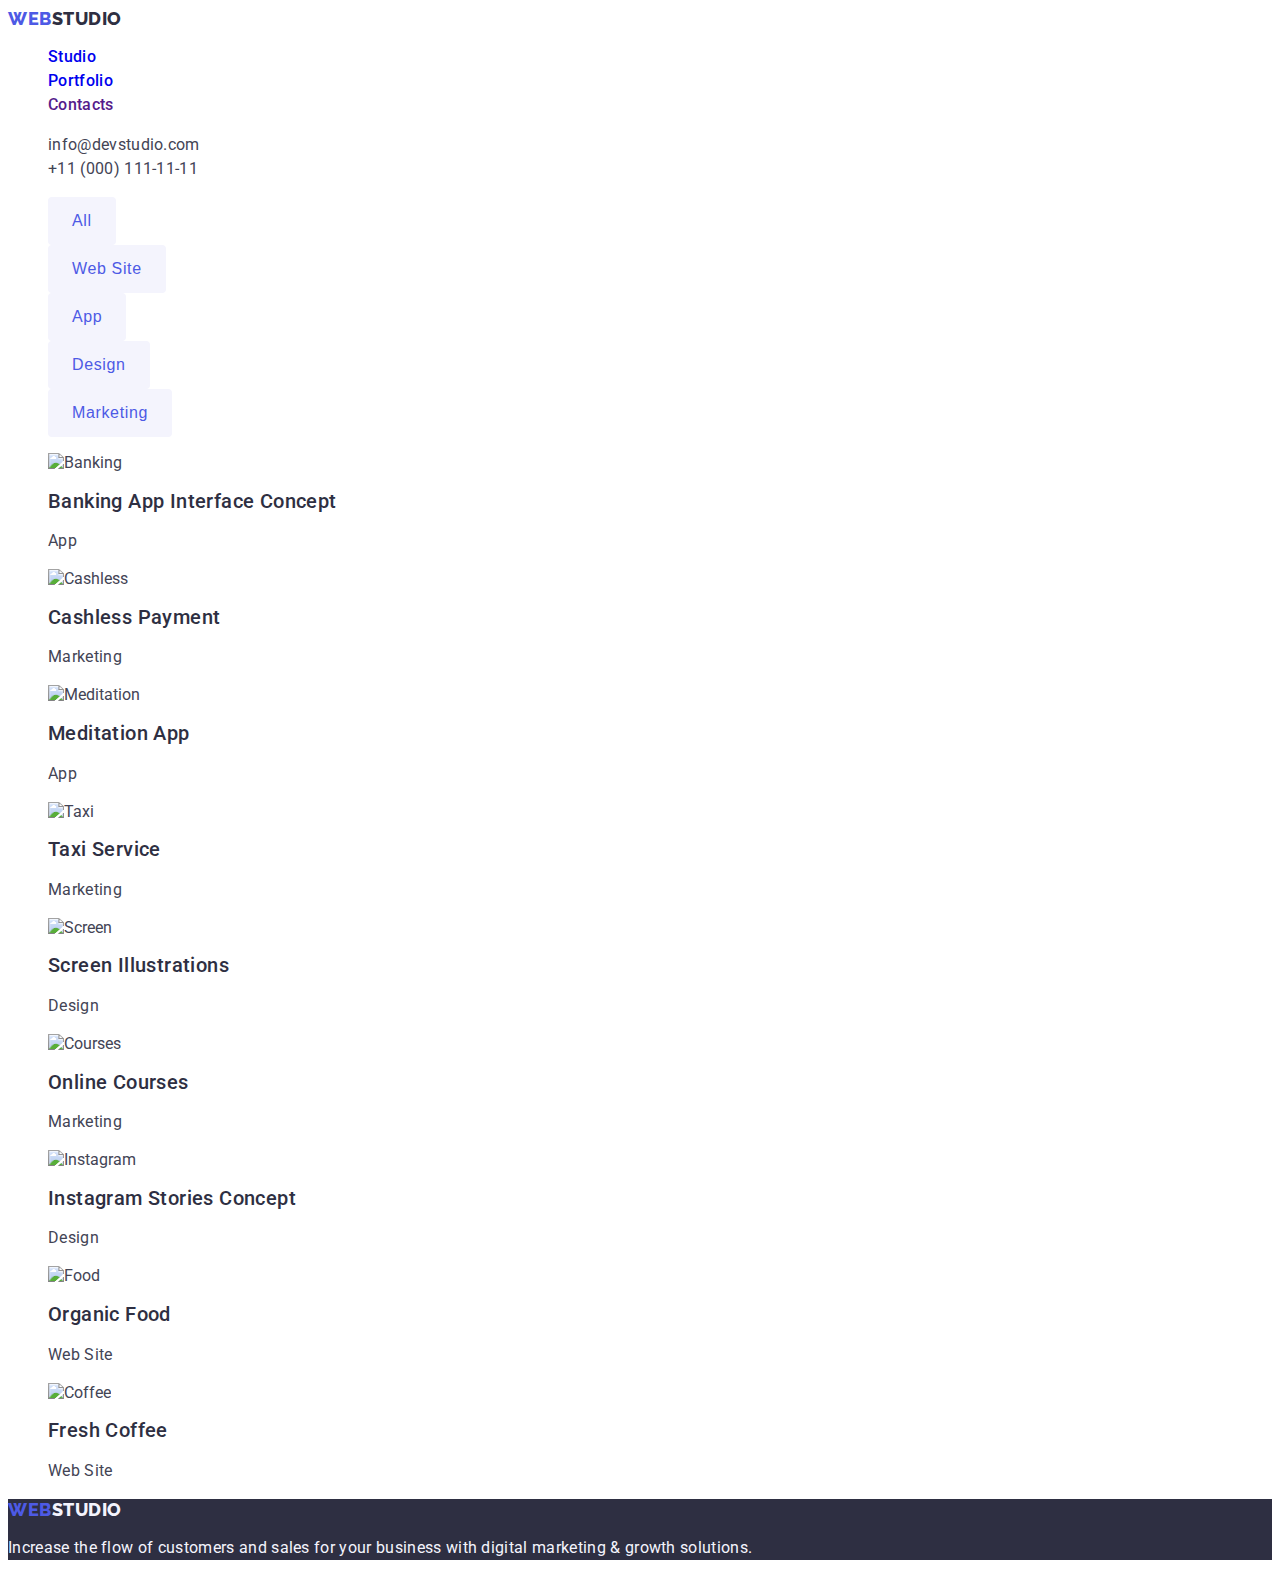
==== portfolio.html @ 778bcbd4 "footer class" ====
<!DOCTYPE html>
<html lang="en">
<head>
    <meta charset="UTF-8">
    <meta http-equiv="X-UA-Compatible" content="IE=edge">
    <meta name="viewport" content="width=device-width, initial-scale=1.0">
    <title>Portfolio</title>
    <link rel="preconnect" href="https://fonts.googleapis.com">
    <link rel="preconnect" href="https://fonts.gstatic.com" crossorigin>
    <link href="https://fonts.googleapis.com/css2?family=Raleway:wght@800&family=Roboto:wght@400;500;700;900&display=swap"
        rel="stylesheet">
    <link rel="stylesheet" href="./css/styles.css">
</head>
<body>
    <!-- header -->
    <header class="header">
        <nav class="navbar">
            <a href="./index.html" class="logo link">Web<span class="studio">Studio</span></a>
            <ul class="navbar-list list">
                <li class="navbar-item">
                    <a href="./index.html" class="navbar-link link">Studio</a>
                </li>
                <li class="navbar-item">
                    <a href="./portfolio.html" class="navbar-link link">Portfolio</a>
                </li>
                <li class="navbar-item">
                    <a href="" class="navbar-link link">Contacts</a>
                </li>
            </ul>
        </nav>
        <address class="address">
            <ul class="address-list list">
                <li class="address-item">
                    <a href="mailto:info@devstudio.com" class="address-link link">info@devstudio.com</a>
                </li>
                <li class="address-item">
                    <a href="+110001111111" class="address-link link">+11 (000) 111-11-11</a>
                </li>
            </ul>
        </address>
    </header>
    <main>
        <section class="portfolio">
            <h1 hidden>Portfolio</h1>
            <ul class="btn-list list">
                <li class="btn-item">
                    <button type="button" class="buttons">All</button>
                </li>
                <li class="btn-item">
                    <button type="button" class="buttons">Web Site</button>
                </li>
                <li class="btn-item">
                    <button type="button" class="buttons">App</button>
                </li>
                <li class="btn-item">
                    <button type="button" class="buttons">Design</button>
                </li>
                <li class="btn-item">
                    <button type="button" class="buttons">Marketing</button>
                </li>
            </ul>
            <ul class="photo-list list">
                <li class="photo-item">
                    <img src="./images/portfolio/photo1.jpg" alt="Banking" width="360">
                    <h2 class="subtitle">Banking App Interface Concept</h2>
                    <p class="descr">App</p>
                </li>
                <li class="photo-item">
                    <img src="./images/portfolio/photo2.jpg" alt="Cashless" width="360">
                    <h2 class="subtitle">Cashless Payment</h2>
                    <p class="descr">Marketing</p>
                </li>
                <li class="photo-item">
                    <img src="./images/portfolio/photo3.jpg" alt="Meditation" width="360">
                    <h2 class="subtitle">Meditation App</h2>
                    <p class="descr">App</p>
                </li>
                <li class="photo-item">
                    <img src="./images/portfolio/photo4.jpg" alt="Taxi" width="360">
                    <h2 class="subtitle">Taxi Service</h2>
                    <p class="descr">Marketing</p>
                </li>
                <li class="photo-item">
                    <img src="./images/portfolio/photo5.jpg" alt="Screen" width="360">
                    <h2 class="subtitle">Screen Illustrations</h2>
                    <p class="descr">Design</p>
                </li>
                <li class="photo-item">
                    <img src="./images/portfolio/photo6.jpg" alt="Courses" width="360">
                    <h2 class="subtitle">Online Courses</h2>
                    <p class="descr">Marketing</p>
                </li>
                <li class="photo-item">
                    <img src="./images/portfolio/photo7.jpg" alt="Instagram" width="360">
                    <h2 class="subtitle">Instagram Stories Concept</h2>
                    <p class="descr">Design</p>
                </li>
                <li class="photo-item">
                    <img src="./images/portfolio/photo8.jpg" alt="Food" width="360">
                    <h2 class="subtitle">Organic Food</h2>
                    <p class="descr">Web Site</p>
                </li>
                <li class="photo-item">
                    <img src="./images/portfolio/photo9.jpg" alt="Coffee" width="360">
                    <h2 class="subtitle">Fresh Coffee</h2>
                    <p class="descr">Web Site</p>
                </li>
            </ul>
        </section>
    </main>
    <!-- footer -->
    <footer class="footer">
        <a href="./index.html" class="logo link">Web<span class="footer-logo">Studio</span></a>
        <p class="footer-descr">Increase the flow of customers and sales for your business with digital marketing & growth solutions.</p>
    </footer>
</body>
</html>
---- css/styles.css ----
:root {
    --main-color: #2E2F42;
    --active-color: #404BBF;
    --noactive-btn: #4D5AE5;
    --light-mode-bg: #F4F4FD;
    --subtle-backgrounds: #E7E9FC;
    --helper-text: #8E8F99;
    --body-text: #434455;
    --body-color: #FFFFFF;
}

body{
    font-family: 'Roboto', sans-serif;
    background-color: var(--body-color);
    color: var(--body-text);
}

.list{
    list-style: none;
}

.link{
    text-decoration: none;
}

/* Header */
/* .header {}

.navbar {} */

.logo {
    font-family: 'Raleway', sans-serif;
    font-weight: 800;
    font-size: 18px;
    line-height: 1.17;
    letter-spacing: 0.03em;
    text-transform: uppercase;
    color: var(--noactive-btn);
}

.studio{
    color: var(--main-color);
}

/* .navbar-list {}

.navbar-item {} */

.navbar-link {
    font-weight: 500;
    font-size: 16px;
    line-height: 1.5;
    letter-spacing: 0.02em;
}
.navbar-link:hover,
.navbar-link:focus {
    color: var(--active-color);
}
.address {
    font-style: normal;
}

/* .address-list {} */

.address-link {
    font-weight: 400;
    font-size: 16px;
    line-height: 1.5;
    letter-spacing: 0.02em;
    color: var(--body-text);
}

.address-link:hover,
.address-link:focus{
    color: var(--active-color);
}

/* Hero */

.hero {
    background-color: var(--main-color);
}

.hero-title {
    font-weight: 700;
    font-size: 56px;
    line-height: 1.07;
    letter-spacing: 0.02em;
    color: var(--body-color);
}

.button {
    padding: 16px 32px;
    font-weight: 500;
    font-size: 16px;
    line-height: 1.5;
    letter-spacing: 0.04em;
    color: var(--body-color);
    background-color: var(--noactive-btn);
    border: none;
    border-radius: 4px;
    cursor: pointer;
}

.button:hover,
.button:focus{
    background-color: var(--active-color);
}

/* Features */

/* .features {}


.features-list {}

.features-item {} */

.subtitle {
    font-weight: 500;
    font-size: 20px;
    line-height: 1.2;
    letter-spacing: 0.02em;
    color: var(--main-color);
}

.descr {
    font-weight: 400;
    font-size: 16px;
    line-height: 1.5;
    letter-spacing: 0.02em;
}

/*  What are we doing */
/* 
.services {} */

.title {
    font-weight: 700;
    font-size: 36px;
    line-height: 1.11;
    letter-spacing: 0.02em;
    text-transform: capitalize;
    color: var(--main-color);
}
/* 
.services-list {}



.services-item {} */

/* Our team */

.team {
    background-color: var(--light-mode-bg);
}

/* 
.team-list {}


.team-item {} */

/* Footer */

.footer {
    background-color: var(--main-color);
}

.footer-logo {
    color: var(--light-mode-bg);
}

.footer-descr {
    font-weight: 400;
    font-size: 16px;
    line-height: 1.5;
    letter-spacing: 0.02em;
    color: var(--light-mode-bg);
}

/* Portfolio */

/* .portfolio {}

.btn-list {}

.btn-item {} */

.buttons {
    padding: 12px 24px;
    font-weight: 500;
    font-size: 16px;
    line-height: 1.5;
    letter-spacing: 0.04em;
    color: var(--noactive-btn);
    background-color: var(--light-mode-bg);
    border: none;
    border-radius: 4px;
    cursor: pointer;   
}
.buttons:hover,
.buttons:focus{
    color: var(--body-color);
    background-color: var(--active-color);
}
/* .photo-list {}

.photo-item {} */


/* Visually-Hidden */

/* .visually-hidden {
    position: absolute;
    white-space: nowrap;
    width: 1px;
    height: 1px;
    overflow: hidden;
    border: 0;
    padding: 0;
    clip: rect(0 0 0 0);
    clip-path: inset(50%);
    margin: -1px;
} */
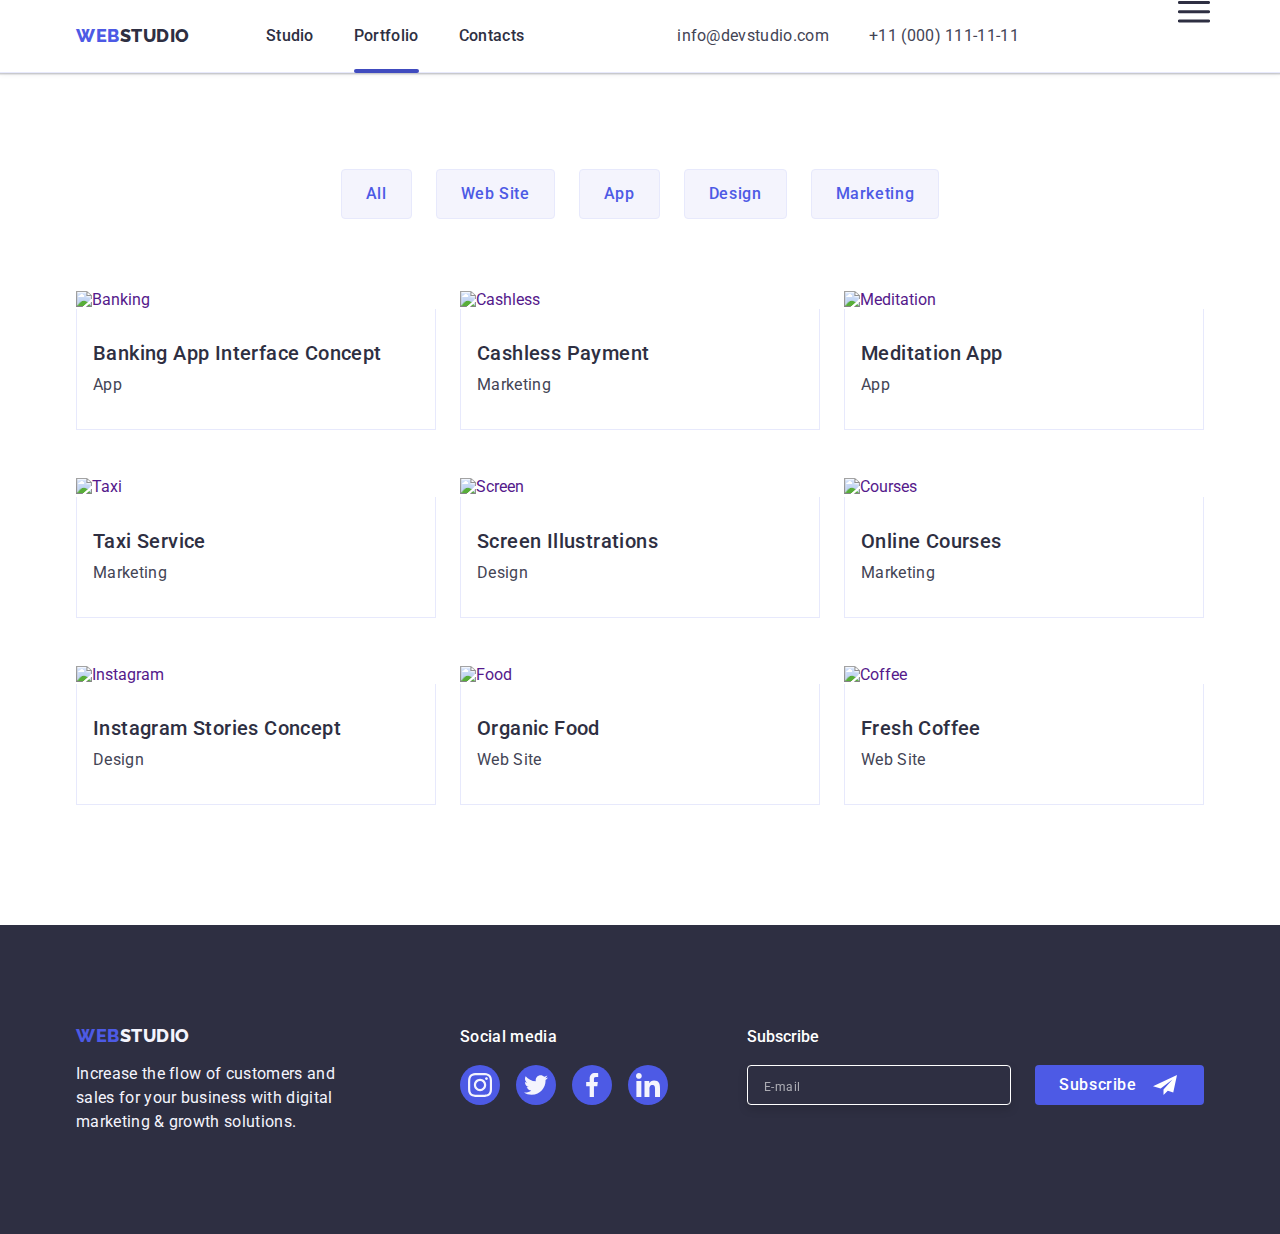
==== commit 8b7a87a0: "mobile menu done" ====
--- a/portfolio.html
+++ b/portfolio.html
@@ -9,109 +9,313 @@
     <link rel="preconnect" href="https://fonts.gstatic.com" crossorigin>
     <link href="https://fonts.googleapis.com/css2?family=Raleway:wght@800&family=Roboto:wght@400;500;700;900&display=swap"
         rel="stylesheet">
+    <link rel="stylesheet" href="https://cdn.jsdelivr.net/npm/modern-normalize@1.1.0/modern-normalize.min.css">
     <link rel="stylesheet" href="./css/styles.css">
 </head>
 <body>
     <!-- header -->
     <header class="header">
-        <nav class="navbar">
-            <a href="./index.html" class="logo link">Web<span class="studio">Studio</span></a>
-            <ul class="navbar-list list">
-                <li class="navbar-item">
-                    <a href="./index.html" class="navbar-link link">Studio</a>
-                </li>
-                <li class="navbar-item">
-                    <a href="./portfolio.html" class="navbar-link link">Portfolio</a>
-                </li>
-                <li class="navbar-item">
-                    <a href="" class="navbar-link link">Contacts</a>
-                </li>
-            </ul>
-        </nav>
-        <address class="address">
-            <ul class="address-list list">
-                <li class="address-item">
-                    <a href="mailto:info@devstudio.com" class="address-link link">info@devstudio.com</a>
-                </li>
-                <li class="address-item">
-                    <a href="+110001111111" class="address-link link">+11 (000) 111-11-11</a>
-                </li>
-            </ul>
-        </address>
+        <div class="container header-container">
+            <nav class="navbar">
+                <a href="./index.html" class="logo header-logo link">Web<span class="studio">Studio</span></a>
+                <ul class="navbar-list list">
+                    <li class="navbar-item">
+                        <a href="./index.html" class="navbar-link link">Studio</a>
+                    </li>
+                    <li class="navbar-item">
+                        <a href="./portfolio.html" class="navbar-link active link">Portfolio</a>
+                    </li>
+                    <li class="navbar-item">
+                        <a href="" class="navbar-link link">Contacts</a>
+                    </li>
+                </ul>
+            </nav>
+            <address class="address">
+                <ul class="address-list list">
+                    <li class="address-item">
+                        <a href="mailto:info@devstudio.com" class="address-link link">info@devstudio.com</a>
+                    </li>
+                    <li class="address-item">
+                        <a href="+110001111111" class="address-link link">+11 (000) 111-11-11</a>
+                    </li>
+                </ul>
+            </address>
+            <button type="button" class="menu-open" data-menu-open>
+                <svg class="menu-open-icon" width="32" height="22">
+                    <use href="./images/icons.svg#icon-hamburger"></use>
+                </svg>
+            </button>
+        </div>
+        <div class="mobile-menu is-hidden" data-menu>
+            <div class="container menu-container">
+                <div>
+                    <button type="button" class="menu-close" data-menu-close>
+                        <svg class="menu-close-icon" width="8" height="8">
+                            <use href="./images/icons.svg#icon-close-modal"></use>
+                        </svg>
+                    </button>
+                    <nav>
+                        <ul class="mobile-menu-list list">
+                            <li class="mobile-menu-item">
+                                <a href="./index.html" class="mobile-menu-link link">Studio</a>
+                            </li>
+                            <li class="mobile-menu-item">
+                                <a href="./portfolio.html" class="mobile-menu-link link page-active">Portfolio</a>
+                            </li>
+                            <li class="mobile-menu-item">
+                                <a href="#" class="mobile-menu-link link">Contacts</a>
+                            </li>
+                        </ul>
+                    </nav>
+                </div>
+                <div class="menu-middle-content">
+                    <a href="tel:+110001111111" class="mobile-menu-tel link">+11 (000) 111-11-11</a>
+                    <a href="mailto:info@devstudio.com" class="mobile-menu-email link">info@devstudio.com</a>
+                </div>
+                <div>
+                    <ul class="mobile-social-list list">
+                        <li class="mobile-social-item">
+                            <a href="" class="mobile-social-link link">
+                                <svg class="mobile-social-icon" width="24" height="24">
+                                    <use href="./images/icons.svg#icon-instagram1"></use>
+                                </svg>
+                            </a>
+                        </li>
+                        <li class="mobile-social-item">
+                            <a href="" class="mobile-social-link link">
+                                <svg class="mobile-social-icon" width="24" height="24">
+                                    <use href="./images/icons.svg#icon-twitter1"></use>
+                                </svg>
+                            </a>
+                        </li>
+                        <li class="mobile-social-item">
+                            <a href="" class="mobile-social-link link">
+                                <svg class="mobile-social-icon" width="24" height="24">
+                                    <use href="./images/icons.svg#icon-facebook1"></use>
+                                </svg>
+                            </a>
+                        </li>
+                        <li class="mobile-social-item">
+                            <a href="" class="mobile-social-link link">
+                                <svg class="mobile-social-icon" width="24" height="24">
+                                    <use href="./images/icons.svg#icon-linkedin1"></use>
+                                </svg>
+                            </a>
+                        </li>
+                    </ul>
+                </div>
+            </div>
+        </div>
     </header>
     <main>
+        <!-- portfolio -->
         <section class="portfolio">
-            <h1 hidden>Portfolio</h1>
-            <ul class="btn-list list">
-                <li class="btn-item">
-                    <button type="button" class="buttons">All</button>
-                </li>
-                <li class="btn-item">
-                    <button type="button" class="buttons">Web Site</button>
-                </li>
-                <li class="btn-item">
-                    <button type="button" class="buttons">App</button>
-                </li>
-                <li class="btn-item">
-                    <button type="button" class="buttons">Design</button>
-                </li>
-                <li class="btn-item">
-                    <button type="button" class="buttons">Marketing</button>
-                </li>
-            </ul>
-            <ul class="photo-list list">
-                <li class="photo-item">
-                    <img src="./images/portfolio/photo1.jpg" alt="Banking" width="360">
-                    <h2 class="subtitle">Banking App Interface Concept</h2>
-                    <p class="descr">App</p>
-                </li>
-                <li class="photo-item">
-                    <img src="./images/portfolio/photo2.jpg" alt="Cashless" width="360">
-                    <h2 class="subtitle">Cashless Payment</h2>
-                    <p class="descr">Marketing</p>
-                </li>
-                <li class="photo-item">
-                    <img src="./images/portfolio/photo3.jpg" alt="Meditation" width="360">
-                    <h2 class="subtitle">Meditation App</h2>
-                    <p class="descr">App</p>
-                </li>
-                <li class="photo-item">
-                    <img src="./images/portfolio/photo4.jpg" alt="Taxi" width="360">
-                    <h2 class="subtitle">Taxi Service</h2>
-                    <p class="descr">Marketing</p>
-                </li>
-                <li class="photo-item">
-                    <img src="./images/portfolio/photo5.jpg" alt="Screen" width="360">
-                    <h2 class="subtitle">Screen Illustrations</h2>
-                    <p class="descr">Design</p>
-                </li>
-                <li class="photo-item">
-                    <img src="./images/portfolio/photo6.jpg" alt="Courses" width="360">
-                    <h2 class="subtitle">Online Courses</h2>
-                    <p class="descr">Marketing</p>
-                </li>
-                <li class="photo-item">
-                    <img src="./images/portfolio/photo7.jpg" alt="Instagram" width="360">
-                    <h2 class="subtitle">Instagram Stories Concept</h2>
-                    <p class="descr">Design</p>
-                </li>
-                <li class="photo-item">
-                    <img src="./images/portfolio/photo8.jpg" alt="Food" width="360">
-                    <h2 class="subtitle">Organic Food</h2>
-                    <p class="descr">Web Site</p>
-                </li>
-                <li class="photo-item">
-                    <img src="./images/portfolio/photo9.jpg" alt="Coffee" width="360">
-                    <h2 class="subtitle">Fresh Coffee</h2>
-                    <p class="descr">Web Site</p>
-                </li>
-            </ul>
+            <div class="container">
+                <h1 hidden>Portfolio</h1>
+                <ul class="btn-list list">
+                    <li class="btn-item">
+                        <button type="button" class="buttons">All</button>
+                    </li>
+                    <li class="btn-item">
+                        <button type="button" class="buttons">Web Site</button>
+                    </li>
+                    <li class="btn-item">
+                        <button type="button" class="buttons">App</button>
+                    </li>
+                    <li class="btn-item">
+                        <button type="button" class="buttons">Design</button>
+                    </li>
+                    <li class="btn-item">
+                        <button type="button" class="buttons">Marketing</button>
+                    </li>
+                </ul>
+                <ul class="photo-list list">
+                    <li class="photo-item">
+                        <a href="" class="photo-link link">
+                            <div class="photo-link-images">
+                                <img src="./images/portfolio/photo1.jpg" alt="Banking" width="360">
+                                <p class="overlay">14 Stylish and User-Friendly App Design Concepts · Task Manager App · Calorie Tracker App · Exotic
+                                    Fruit Ecommerce App ·
+                                    Cloud Storage App</p>
+                            </div>
+                            <div class="photo-text">
+                                <h2 class="subtitle">Banking App Interface Concept</h2>
+                                <p class="descr">App</p>
+                            </div>
+                        </a>
+                    </li>
+                    <li class="photo-item">
+                        <a href="" class="photo-link link">
+                            <div class="photo-link-images">
+                                <img src="./images/portfolio/photo2.jpg" alt="Cashless" width="360">
+                                <p class="overlay">14 Stylish and User-Friendly App Design Concepts · Task Manager App · Calorie Tracker App · Exotic
+                                    Fruit Ecommerce App ·
+                                    Cloud Storage App</p>
+                            </div>
+                            <div class="photo-text">
+                                <h2 class="subtitle">Cashless Payment</h2>
+                                <p class="descr">Marketing</p>
+                            </div>
+                        </a>
+                    </li>
+                    <li class="photo-item">
+                        <a href="" class="photo-link link">
+                            <div class="photo-link-images">
+                                <img src="./images/portfolio/photo3.jpg" alt="Meditation" width="360">
+                                <p class="overlay">14 Stylish and User-Friendly App Design Concepts · Task Manager App · Calorie Tracker App · Exotic
+                                    Fruit Ecommerce App ·
+                                    Cloud Storage App</p>
+                            </div>
+                            <div class="photo-text">
+                                <h2 class="subtitle">Meditation App</h2>
+                                <p class="descr">App</p>
+                            </div>
+                        </a>
+                    </li>
+                    <li class="photo-item">
+                        <a href="" class="photo-link link">
+                            <div class="photo-link-images">
+                                <img src="./images/portfolio/photo4.jpg" alt="Taxi" width="360">
+                                <p class="overlay">14 Stylish and User-Friendly App Design Concepts · Task Manager App · Calorie Tracker App · Exotic
+                                    Fruit Ecommerce App ·
+                                    Cloud Storage App</p>
+                            </div>
+                            <div class="photo-text">
+                                <h2 class="subtitle">Taxi Service</h2>
+                                <p class="descr">Marketing</p>
+                            </div>
+                        </a>
+                    </li>
+                    <li class="photo-item">
+                        <a href="" class="photo-link link">
+                            <div class="photo-link-images">
+                                <img src="./images/portfolio/photo5.jpg" alt="Screen" width="360">
+                                <p class="overlay">14 Stylish and User-Friendly App Design Concepts · Task Manager App · Calorie Tracker App · Exotic
+                                    Fruit Ecommerce App ·
+                                    Cloud Storage App</p>
+                            </div>
+                            <div class="photo-text">
+                                <h2 class="subtitle">Screen Illustrations</h2>
+                                <p class="descr">Design</p>
+                            </div>
+                        </a>
+                    </li>
+                    <li class="photo-item">
+                        <a href="" class="photo-link link">
+                            <div class="photo-link-images">
+                                <img src="./images/portfolio/photo6.jpg" alt="Courses" width="360">
+                                <p class="overlay">14 Stylish and User-Friendly App Design Concepts · Task Manager App · Calorie Tracker App · Exotic
+                                    Fruit Ecommerce App ·
+                                    Cloud Storage App</p>
+                            </div>
+                            <div class="photo-text">
+                                <h2 class="subtitle">Online Courses</h2>
+                                <p class="descr">Marketing</p>
+                            </div>
+                        </a>
+                    </li>
+                    <li class="photo-item">
+                        <a href="" class="photo-link link">
+                            <div class="photo-link-images">
+                                <img src="./images/portfolio/photo7.jpg" alt="Instagram" width="360">
+                                <p class="overlay">14 Stylish and User-Friendly App Design Concepts · Task Manager App · Calorie Tracker App · Exotic
+                                    Fruit Ecommerce App ·
+                                    Cloud Storage App</p>
+                            </div>
+                            <div class="photo-text">
+                                <h2 class="subtitle">Instagram Stories Concept</h2>
+                                <p class="descr">Design</p>
+                            </div>
+                        </a>
+                    </li>
+                    <li class="photo-item">
+                        <a href="" class="photo-link link">
+                            <div class="photo-link-images">
+                                <img src="./images/portfolio/photo8.jpg" alt="Food" width="360">
+                                <p class="overlay">14 Stylish and User-Friendly App Design Concepts · Task Manager App · Calorie Tracker App · Exotic
+                                    Fruit Ecommerce App ·
+                                    Cloud Storage App</p>
+                            </div>
+                            <div class="photo-text">
+                                <h2 class="subtitle">Organic Food</h2>
+                                <p class="descr">Web Site</p>
+                            </div>
+                        </a>
+                    </li>
+                    <li class="photo-item">
+                        <a href="" class="photo-link link">
+                            <div class="photo-link-images">
+                                <img src="./images/portfolio/photo9.jpg" alt="Coffee" width="360">
+                                <p class="overlay">14 Stylish and User-Friendly App Design Concepts · Task Manager App · Calorie Tracker App · Exotic
+                                    Fruit Ecommerce App ·
+                                    Cloud Storage App</p>
+                            </div>
+                            <div class="photo-text">
+                                <h2 class="subtitle">Fresh Coffee</h2>
+                                <p class="descr">Web Site</p>
+                            </div>
+                        </a>
+                    </li>
+                </ul>
+            </div>
         </section>
     </main>
     <!-- footer -->
     <footer class="footer">
-        <a href="./index.html" class="logo link">Web<span class="footer-logo">Studio</span></a>
-        <p class="footer-descr">Increase the flow of customers and sales for your business with digital marketing & growth solutions.</p>
+        <div class="container footer-container">
+            <div class="footer-logo-container">
+                <a href="./index.html" class="footer-logo link">Web<span class="footer-logo-studio">Studio</span></a>
+                <p class="footer-descr">Increase the flow of customers and sales for your business with digital marketing &
+                    growth
+                    solutions.</p>
+            </div>
+            <div class="footer-media-container">
+                <p class="footer-descr-media">Social media</p>
+                <ul class="footer-list list">
+                    <li class="footer-item">
+                        <a href="#" class="footer-link link">
+                            <svg class="footer-icon" width="24" height="24">
+                                <use href="./images/icons.svg#icon-instagram2"></use>
+                            </svg>
+                        </a>
+                    </li>
+                    <li class="footer-item">
+                        <a href="#" class="footer-link link">
+                            <svg class="footer-icon" width="24" height="24">
+                                <use href="./images/icons.svg#icon-twitter2"></use>
+                            </svg>
+                        </a>
+                    </li>
+                    <li class="footer-item">
+                        <a href="#" class="footer-link link">
+                            <svg class="footer-icon" width="24" height="24">
+                                <use href="./images/icons.svg#icon-facebook2"></use>
+                            </svg>
+                        </a>
+                    </li>
+                    <li class="footer-item">
+                        <a href="#" class="footer-link link">
+                            <svg class="footer-icon" width="24" height="24">
+                                <use href="./images/icons.svg#icon-linkedin2"></use>
+                            </svg>
+                        </a>
+                    </li>
+                </ul>
+            </div>
+            <div class="subscribe">
+                <p class="footer-subscribe">Subscribe</p>
+                <form class="subscribe-form">
+                    <input type="email" name="email" placeholder="E-mail" class="email" />
+                    <button type="submit" class="subscribe-button button">
+                        Subscribe
+                        <svg width="24" height="24" class="svg">
+                            <use href="./images/icons.svg#icon-plane"></use>
+                        </svg>
+                    </button>
+                </form>
+            </div>
+        </div>
     </footer>
+    <script src="./js/mobile-menu.js"></script>
 </body>
 </html>--- a/css/styles.css
+++ b/css/styles.css
@@ -8,6 +8,26 @@
     --body-text: #434455;
     --body-color: #FFFFFF;
 }
+h1,
+h2,
+h3,
+h4,
+p {
+    margin-top: 0;
+    margin-bottom: 0;
+}
+ul,
+ol {
+    margin-top: 0;
+    margin-bottom: 0;
+    padding-left: 0;
+}
+img {
+    display: block;
+}
+button {
+    cursor: pointer;
+}
 
 body{
     font-family: 'Roboto', sans-serif;
@@ -23,10 +43,22 @@
     text-decoration: none;
 }
 
+.container{
+    padding: 0 15px;
+    width: 1158px;
+    margin: 0 auto;
+}
+
 /* Header */
-/* .header {}
-
-.navbar {} */
+.header-container{
+    display: flex;
+    justify-content: space-between;
+}
+.header {
+    align-items: center;
+    border-bottom: 1px solid var(--subtle-backgrounds);
+    box-shadow: 0px 2px 1px rgba(46, 47, 66, 0.08), 0px 1px 1px rgba(46, 47, 66, 0.16), 0px 1px 6px rgba(46, 47, 66, 0.08);
+}
 
 .logo {
     font-family: 'Raleway', sans-serif;
@@ -42,25 +74,70 @@
     color: var(--main-color);
 }
 
-/* .navbar-list {}
-
-.navbar-item {} */
+.navbar{
+    display: flex;
+    align-items: center;
+
+}
+
+.header-logo {
+    margin-right: 76px;
+}
+
+.navbar-list {
+    display: flex;
+    gap: 40px;
+    padding: 24px 0 24px; 
+}
+
+/* .navbar-item {}  */
 
 .navbar-link {
+    position: relative;
     font-weight: 500;
     font-size: 16px;
     line-height: 1.5;
     letter-spacing: 0.02em;
-}
+    color: var(--main-color);
+    padding: 24px 0 24px;
+    transition: color 250ms cubic-bezier(0.4, 0, 0.2, 1);
+}
+
+.active::after {
+    position: absolute;
+    left: 0;
+    bottom: -4px;
+    content: '';
+    display: block;
+    width: 100%;
+    height: 4px;
+    border-radius: 2px;
+    background-color:#404BBF;
+    transition: opacity 250ms cubic-bezier(0.4, 0, 0.2, 1); ;
+}
+
+
+
+
+
+
 .navbar-link:hover,
 .navbar-link:focus {
     color: var(--active-color);
 }
 .address {
+    display: flex;
+    align-items: center;
     font-style: normal;
 }
 
-/* .address-list {} */
+.address-list {
+    display: flex;
+    gap: 40px;
+} 
+
+/* .address-item */
+
 
 .address-link {
     font-weight: 400;
@@ -68,6 +145,7 @@
     line-height: 1.5;
     letter-spacing: 0.02em;
     color: var(--body-text);
+    transition: color 250ms cubic-bezier(0.4, 0, 0.2, 1);
 }
 
 .address-link:hover,
@@ -75,10 +153,21 @@
     color: var(--active-color);
 }
 
+
+
 /* Hero */
 
 .hero {
+    max-width: 1440px;
+    margin: 0 auto;
+    background-image: linear-gradient(rgba(46, 47, 66, 0.7),rgba(46, 47, 66, 0.7)), url(../images/herobg.jpg);
+    background-repeat: no-repeat;
+    background-position: center;
+    background-size: cover;
+    background-clip: padding-box;
     background-color: var(--main-color);
+    padding-top: 188px;
+    padding-bottom: 188px;
 }
 
 .hero-title {
@@ -86,11 +175,21 @@
     font-size: 56px;
     line-height: 1.07;
     letter-spacing: 0.02em;
+    text-align: center;
+    max-width: 496px;
+    margin-bottom: 48px;
+    margin-left: auto;
+    margin-right: auto;
     color: var(--body-color);
 }
 
 .button {
+    display: block;
+    min-width: 169px;
     padding: 16px 32px;
+    margin-left: auto;
+    margin-right: auto;
+    font-family: 'Roboto', sans-serif;
     font-weight: 500;
     font-size: 16px;
     line-height: 1.5;
@@ -99,7 +198,7 @@
     background-color: var(--noactive-btn);
     border: none;
     border-radius: 4px;
-    cursor: pointer;
+    transition: background-color 250ms cubic-bezier(0.4, 0, 0.2, 1);
 }
 
 .button:hover,
@@ -109,18 +208,36 @@
 
 /* Features */
 
-/* .features {}
-
-
-.features-list {}
-
-.features-item {} */
+.features {
+padding-top: 120px;
+padding-bottom: 120px;
+}
+
+
+.features-list {
+    display: flex;
+    gap: 24px;
+}
+
+.features-item {
+    width: 264px;
+} 
+.features-item-icon {
+    display: flex;
+    justify-content: center;
+    align-items: center;
+    background-color: var(--light-mode-bg);
+    height: 112px;
+    margin-bottom: 8px;
+    border-radius: 4px;
+}
 
 .subtitle {
     font-weight: 500;
     font-size: 20px;
     line-height: 1.2;
     letter-spacing: 0.02em;
+    margin-bottom: 8px;
     color: var(--main-color);
 }
 
@@ -129,98 +246,799 @@
     font-size: 16px;
     line-height: 1.5;
     letter-spacing: 0.02em;
+    color: var(--body-text);
 }
 
 /*  What are we doing */
-/* 
-.services {} */
+
+.services {
+    padding-bottom: 120px;
+} 
 
 .title {
+    margin-bottom: 72px;
     font-weight: 700;
     font-size: 36px;
     line-height: 1.11;
     letter-spacing: 0.02em;
+    text-align: center;
     text-transform: capitalize;
     color: var(--main-color);
 }
-/* 
-.services-list {}
-
-
-
-.services-item {} */
+
+.services-list {
+    display: flex;
+    gap: 24px;
+}
+
+
+
+/* .services-item {}  */
 
 /* Our team */
 
 .team {
+    padding-bottom: 120px;
+    padding-top: 120px;
     background-color: var(--light-mode-bg);
 }
 
-/* 
-.team-list {}
-
-
-.team-item {} */
+
+.team-list {
+    display: flex;
+    gap: 24px;
+} 
+
+
+.team-item {
+    background-color: var(--body-color);
+    box-shadow: 0px 1px 6px rgba(46, 47, 66, 0.08), 0px 1px 1px rgba(46, 47, 66, 0.16), 0px 2px 1px rgba(46, 47, 66, 0.08);
+    border-radius: 0 0 4px 4px;
+}
+.team-text{
+    text-align: center;
+    padding: 32px 0;
+}
+
+.team-social-list {
+    display: flex;
+    justify-content: center;
+    gap: 24px;
+    margin-top: 8px;
+}
+
+
+
+
+.team-social-link {
+    display: flex;
+    justify-content: center;
+    align-items: center;
+    background-color: var(--noactive-btn);
+    border-radius: 50%;
+    width: 40px;
+    height: 40px;
+    transition: background-color 250ms cubic-bezier(0.4, 0, 0.2, 1);
+}
+
+.team-social-link:hover,
+.team-social-link:focus {
+    background-color: var(--active-color);
+}
+
+
+.team-social-icon {
+    fill: var(--light-mode-bg);
+}
+
+
+/* customer */
+
+.customers {
+    padding-top: 120px;
+    padding-bottom: 120px;
+}
+.customers-title{
+    line-height: 1.1;
+}
+
+
+
+
+
+.customers-list {
+    display: flex;
+    justify-content: center;
+    gap: 24px;
+}
+
+
+
+.customers-item {
+    width: 168px;
+    height: 88px;
+}
+
+.customers-link {
+    display: flex;
+    justify-content: center;
+    align-items: center;
+    border: 1px solid var(--helper-text);
+    border-radius: 4px;
+    color: #8e8f99;
+    width: 100%;
+    height: 100%;
+    transition: fill 250ms cubic-bezier(0.4, 0, 0.2, 1), border-color 250ms cubic-bezier(0.4, 0, 0.2, 1), color 250ms cubic-bezier(0.4, 0, 0.2, 1);
+}
+.customers-link:hover,
+.customers-link:focus{
+    color: #404bbf;
+    border-color: var(--active-color);
+}
+
+
+
+.customer-icon {
+    fill: currentColor;
+    transition: fill 250ms cubic-bezier(0.4, 0, 0.2, 1);
+}
+
+.customers-link:hover .customer-icon,
+.customers-link:focus .customer-icon {
+    fill: var(--active-color);
+}
+
+
+
+
+
 
 /* Footer */
 
 .footer {
+    padding-top: 100px;
+    padding-bottom: 100px;
     background-color: var(--main-color);
 }
 
 .footer-logo {
+    display: inline-block;
+    margin-bottom: 16px;
+    font-family: 'Raleway', sans-serif;
+    font-weight: 800;
+    font-size: 18px;
+    line-height: 1.17;
+    letter-spacing: 0.03em;
+    text-transform: uppercase;
+    color: var(--noactive-btn);
+}
+.footer-logo-studio{
     color: var(--light-mode-bg);
 }
-
 .footer-descr {
     font-weight: 400;
     font-size: 16px;
     line-height: 1.5;
     letter-spacing: 0.02em;
+    width: 264px;
     color: var(--light-mode-bg);
 }
+.footer-container {
+    display: flex;
+    align-items: baseline;
+}
+.footer-logo-container{
+    margin-right: 120px;
+}
+
+   
+
+
+
+.footer-descr-media {
+    font-weight: 500;
+    font-size: 16px;
+    line-height: 1.5;
+    letter-spacing: 0.02em;
+    color: var(--body-color);
+    margin-bottom: 16px;
+}
+
+.footer-list {
+    display: flex;
+    align-items: baseline;
+    gap: 16px;
+}
+
+
+
+.footer-item {
+    
+    width: 40px;
+    height: 40px;
+    
+}
+
+.footer-link {
+    display: flex;
+    justify-content: center;
+    align-items: center;
+    width: 100%;
+    height: 100%;
+    background-color: var(--noactive-btn);
+    border-radius: 50%;  
+    transition: background-color 250ms cubic-bezier(0.4, 0, 0.2, 1);
+}
+.footer-link:hover,
+.footer-link:focus {
+    background-color: #31D0AA;
+}
+
+
+
+.footer-icon {
+    fill: var(--light-mode-bg)
+}
 
 /* Portfolio */
 
-/* .portfolio {}
-
-.btn-list {}
-
-.btn-item {} */
+.portfolio {
+    padding-top: 96px;
+    padding-bottom: 120px;
+}
+
+.btn-list {
+    display: flex;
+    gap: 24px;
+    justify-content: center;
+    margin-bottom: 72px;
+}
+
+/* .btn-item {} */
 
 .buttons {
     padding: 12px 24px;
+    font-family: 'Roboto', sans-serif;
     font-weight: 500;
     font-size: 16px;
     line-height: 1.5;
     letter-spacing: 0.04em;
     color: var(--noactive-btn);
     background-color: var(--light-mode-bg);
-    border: none;
+    border: 1px solid var(--subtle-backgrounds);
     border-radius: 4px;
-    cursor: pointer;   
+    cursor: pointer; 
+    transition: color 250ms cubic-bezier(0.4, 0, 0.2, 1),box-shadow 250ms cubic-bezier(0.4, 0, 0.2, 1),background-color 250ms cubic-bezier(0.4, 0, 0.2, 1),
+    border 250ms cubic-bezier(0.4, 0, 0.2, 1);
 }
 .buttons:hover,
 .buttons:focus{
+    box-sizing: border-box;
     color: var(--body-color);
     background-color: var(--active-color);
-}
-/* .photo-list {}
-
-.photo-item {} */
-
-
-/* Visually-Hidden */
-
-/* .visually-hidden {
+    border: 1px solid transparent;
+    box-shadow: 0px 2px 2px 0px #0000001F, 0px 2px 1px 0px #00000014, 0px 3px 1px 0px #0000001A;
+}
+
+.photo-list {
+    display: flex;
+    flex-wrap: wrap;
+    gap: 48px 24px;
+}
+
+.photo-item {
+    border-color: var(--body-color);
+}
+
+
+
+
+.photo-link {
+    display: block;
+    transition: box-shadow 250ms cubic-bezier(0.4, 0, 0.2, 1);
+}
+
+
+.photo-link-images {
+    position: relative;
+    overflow: hidden;
+}
+
+.overlay {
     position: absolute;
-    white-space: nowrap;
+    top: 0;
+    left: 0;
+    font-weight: 400;
+    font-size: 16px;
+    line-height: 24px;
+    letter-spacing: 0.02em;
+    color: #F4F4FD;
+    width: 100%;
+    height: 100%;
+    padding-top: 40px;
+    padding-left: 32px;
+    padding-right: 32px;
+    padding-bottom: 40px;
+    background-color: #4D5AE5;
+    overflow: auto;
+    transform: translate(0, 100%);
+    transition: transform 250ms linear;
+}
+
+.photo-item:hover .overlay,
+.photo-item:focus .overlay {
+    transform: translate(0, 0);
+}
+
+.photo-link:hover,
+.photo-link:focus {
+    box-shadow: 0px 2px 1px 0px #2E2F4214, 0px 1px 1px 0px #2E2F4229, 0px 1px 6px 0px #2E2F4214;
+}
+    
+
+
+
+
+.photo-text {
+    padding: 32px 16px;
+    border: 1px solid var(--subtle-backgrounds);
+    border-top: none;
+}
+
+
+
+/* modal window */
+
+.backdrop {
+    position: fixed;
+    top: 0;
+    left: 0;
+    z-index: 100;
+    width: 100%;
+    height: 100%;
+    background-color: rgba(46, 47, 66, 0.4);
+    opacity: 1;
+    transform: scale(1);
+    transition: opacity 500ms cubic-bezier(0.4, 0, 0.2, 1),visibility 500ms cubic-bezier(0.4, 0, 0.2, 1),transform 500ms cubic-bezier(0.4, 0, 0.2, 1);
+    }
+
+
+.is-hidden {
+    opacity: 0;
+    visibility: hidden;
+    pointer-events: none;
+    transform: scale(1.2),
+}
+
+
+.modal {
+    position: absolute;
+    top: 50%;
+    left: 50%;
+    transform: translate(-50%, -50%);
+    width: 408px;
+    height: 584px;
+    background: #FCFCFC;
+    box-shadow: 0px 1px 1px rgba(0, 0, 0, 0.14), 0px 1px 3px rgba(0, 0, 0, 0.12), 0px 2px 1px rgba(0, 0, 0, 0.2);
+    border-radius: 4px;
+    transition: opacity 500ms cubic-bezier(0.4, 0, 0.2, 1);
+    padding: 72px 24px 24px;
+}
+
+.backdrop.is-hidden .modal{
+    transform: translate(0.6);
+}
+
+
+.modal-close-btn {
+    position: absolute;
+    top: 24px;
+    right: 24px;
+    display: flex;
+    background-color: var(--subtle-backgrounds);
+    border: 1px solid var(--helper-text);
+    padding: 0;
+    height: 24px;
+    width: 24px;
+    border-radius: 50%;
+    justify-content: center;
+    align-items: center;
+    transition: background-color 250ms cubic-bezier(0.4, 0, 0.2, 1);
+}
+
+
+
+.modal-close-btn:hover,
+.modal-close-btn:focus {
+    border-color: var(--active-color);
+    background-color: var(--active-color);
+}
+
+
+.modal-close-btn-icon{
+    transition: fill 250ms cubic-bezier(0.4, 0, 0.2, 1);
+}
+
+
+.modal-close-btn:hover .modal-close-btn-icon,
+.modal-close-btn:focus .modal-close-btn-icon {
+    fill: var(--body-color);
+}
+
+
+.modal-form {
+    display: flex;
+    flex-direction: column;
+}
+
+.modal-form-input {
+    width: 100%;
+    height: 40px;
+    padding-left: 42px;
+    border: 1px solid rgba(46, 47, 66, 0.4);
+    border-radius: 4px;
+    padding-left: 38px;
+    padding-top: 10px;
+    padding-bottom: 11px;
+    margin-bottom: 8px;
+    color: var(--main-color);
+    transition: border-color 250ms cubic-bezier(0.4, 0, 0.2, 1);
+}
+.modal-form-input-desc {
+    display: block;
+    margin-bottom: 4px;
+    font-style: normal;
+    font-weight: 400;
+    font-size: 12px;
+    line-height: calc(14/12);
+    letter-spacing: 0.04em;
+    color: var(--helper-text);
+}
+
+.modal-text {
+    margin-bottom: 16px;
+    font-style: normal;
+    font-weight: 500;
+    font-size: 16px;
+    line-height: calc(24/16);
+    text-align: center;
+    letter-spacing: 0.02em;
+    color: var(--main-color);
+}
+
+
+.modal-form-input-icon {
+    position: absolute;
+    top: 50%;
+    left: 16px;
+    transform: translateY(-50%);
+    fill: var(--main-color);
+    transition: fill 250ms cubic-bezier(0.4, 0, 0.2, 1);
+}
+.modal-form-input:focus,
+.modal-form-input:hover{
+    outline: none;
+    border-color: var(--noactive-btn);
+}
+
+.modal-form-message {
+    resize: none;
+    width: 100%;
+    height: 120px;
+    border: 1px solid #21212133;
+    border-radius: 4px;
+    padding: 8px 16px;
+    margin-bottom: 16px;
+    color: #2E2F42;
+    font-size: 12px;
+    line-height: 1.33;
+    transition: border-color 250ms cubic-bezier(0.4, 0, 0.2, 1);
+}
+.modal-form-message::placeholder {
+    font-size: 12px;
+    color: #75757580;
+}
+
+.modal-form-message:focus {
+    outline: none;
+    border-color: #4D5AE5;
+}
+
+
+
+.modal-form-input-wrapper {
+    display: block;
+    position: relative;
+}
+
+
+.modal-form-input-icon {
+    position: absolute;
+    top: 46%;
+    left: 16px;
+    transform: translateY(-50%);
+    fill: var(--main-color);
+    transition: fill 250ms cubic-bezier(0.4, 0, 0.2, 1);
+}
+
+
+.modal-form-input:focus + .modal-form-input-icon,
+.modal-form-input:hover + .modal-form-input-icon {
+    fill: var(--noactive-btn);
+}
+
+
+.modal-form-check-desc::before {
+    content: "";
+    display: block;
+    width: 18px;
+    height: 18px;
+    border: 1px solid #2E2F42;
+    border-radius: 2px;
+    cursor: pointer;
+    margin-right: 8px;
+}
+.modal-form-check-desc {
+    display: flex;
+    align-items: center;
+    font-size: 12px;
+    line-height: 1.33;
+    color: #757575;
+    margin-bottom: 24px;
+}
+
+.modal-privacy {
+    color: var(--noactive-btn);
+    text-decoration: underline;
+}
+.modal-form-check:checked + .modal-form-check-desc::before {
+    background-color: var(--active-color);
+    border-color: var(--active-color);
+    background-image: url(../images/check.svg);
+    background-repeat: no-repeat;
+    background-position: center;
+}
+.modal-form-check:focus + .modal-form-check-desc::before {
+    outline: 1px solid var(--active-color);
+}
+.modal-form-submit {
+    align-self: center;
+    padding: 16px 32px;
+    width: 170px;
+    height: 56px;
+    font-size: 16px;
+    line-height: 1.5;
+    font-weight: 500;
+    color: var(--body-color);
+    background: var(--noactive-btn);
+    border: none;
+    box-shadow: 0px 4px 4px rgba(0, 0, 0, 0.15);
+    border-radius: 4px;
+    transition: background-color 250ms cubic-bezier(0.4, 0, 0.2, 1);
+}
+.modal-form-submit:hover,
+.modal-form-submit:focus {
+    background-color: var(--active-color);
+}
+
+
+.visually-hidden {
+    position: absolute;
     width: 1px;
     height: 1px;
+    margin: -1px;
+    padding: 0;
     overflow: hidden;
     border: 0;
-    padding: 0;
     clip: rect(0 0 0 0);
-    clip-path: inset(50%);
-    margin: -1px;
-} */+}  
+
+
+
+
+.footer-subscribe {
+    margin-bottom: 16px;
+    line-height: 1.5;
+    font-weight: 500;
+    text-align: left;
+    color: var(--body-color);
+}
+
+.subscribe {
+    margin-left: auto;
+}
+.email {
+    width: 264px;
+    height: 40px;
+    padding-left: 16px;
+    padding-top: 8px;
+    padding-bottom: 8px;
+    margin-right: 24px;
+    color: var(--body-color);
+    border: 1px solid var(--body-color);
+    filter: drop-shadow(0px 4px 4px rgba(0, 0, 0, 0.15));
+    border-radius: 4px;
+    background-color: var(--main-color);
+}
+.email::placeholder {
+    font-weight: 400;
+    font-size: 12px;
+    line-height: 2;
+    letter-spacing: 0.04em;
+    color: rgba(255, 255, 255, 0.6);
+}
+.subscribe-form {
+    display: flex;
+}
+.subscribe-button {
+    display: flex;
+    padding: 8px 24px;
+    border: 0;
+    border-radius: 4px;
+    background-color: var(--noactive-btn);
+    color: var(--body-color);
+}
+.svg {
+    margin-left: 16px;
+    fill: var(--body-color);
+}
+
+/* mobile-menu */
+
+.menu-open {
+    width: 32px;
+    height: 22px;
+    background: transparent;
+    border: none;
+    stroke: var(--main-color);
+}
+
+.mobile-menu {
+    position: fixed;
+    width: 100vw;
+    height: 100vh;
+    background-color: var(--body-color);
+    top: 0;
+    z-index: 1;
+    padding-top: 24px;
+    padding-right: 24px;
+    padding-left: 40px;
+    padding-bottom: 40px;
+    overflow: hidden;
+}
+
+.menu-container {
+    display: flex;
+    justify-content: space-between;
+    flex-direction: column;
+    width: 100%;
+    height: 100%;
+    overflow: auto;
+}
+
+
+.menu-close {
+    display: flex;
+    width: 24px;
+    height: 24px;
+    align-items: center;
+    justify-content: center;
+    margin-bottom: 32px;
+    margin-left: auto;
+    border-radius: 50%;
+    border: 1px solid rgba(0, 0, 0, 0.1);
+    background-color: var(--subtle-backgrounds);
+}
+.menu-close:hover,
+.menu-close:focus {
+    fill: var(--body-color);
+    background-color: var(--noactive-btn);
+}
+.menu-close:active {
+    fill: var(--body-color);
+    background-color: var(--noactive-btn);
+}
+
+
+
+.mobile-menu-list {}
+
+
+.mobile-menu-item:not(:last-child) {
+    margin-bottom: 24px;
+}
+
+.mobile-menu-link {
+    font-weight: 700;
+    font-size: 36px;
+    line-height: 1.1;
+    letter-spacing: 0.02em;
+    text-transform: capitalize;
+    color: var(--main-color);
+    transition: color 250ms cubic-bezier(0.4, 0, 0.2, 1);    
+}
+.mobile-menu-link:hover,
+.mobile-menu-link:focus {
+    color: var(--noactive-btn);
+}
+.mobile-menu-item > .page-active {
+    color: var(--noactive-btn);
+}
+
+
+.menu-middle-content {
+    margin-top: 200px;
+    margin-bottom: 48px;
+}
+
+.mobile-menu-tel {
+    display: block;
+    width: 100%;
+    font-weight: 700;
+    font-size: 24px;
+    line-height: 1.1;
+    text-transform: capitalize;
+    color: var(--active-color);
+    margin-bottom: 40px;
+}
+
+
+
+.mobile-menu-email {
+    display: block;
+    font-weight: 500;
+    font-size: 20px;
+    line-height: 1.2;
+    letter-spacing: 0.02em;
+    color: var(--body-text);
+    transition: color 250ms cubic-bezier(0.4, 0, 0.2, 1);
+}
+.mobile-menu-email:focus,
+.mobile-menu-email:hover {
+    color: var(--noactive-btn);
+}
+
+.mobile-social-list {
+    display: flex;
+    flex-direction: row;
+    gap: 25px;
+}
+
+
+.mobile-social-link {
+    display: flex;
+    width: 40px;
+    height: 40px;
+    background-color: var(--noactive-btn);
+    border: 1px solid rgba(0, 0, 0, 0.1);
+    border-radius: 50%;
+    align-items: center;
+    justify-content: center;
+    transition: background-color 250ms cubic-bezier(0.4, 0, 0.2, 1);
+}
+.mobile-social-link:hover,
+.mobile-social-link:focus {
+    background-color: var(--active-color);
+}
+
+.mobile-social-icon {
+    fill: var(--body-color);
+}
+
+
+.is-hidden {
+    opacity: 0;
+    visibility: hidden;
+    pointer-events: none;
+}
+
+
+
+
+
+/* .page-active {} */
+
+
+
+
+/* (../images/check-modal.svg) */